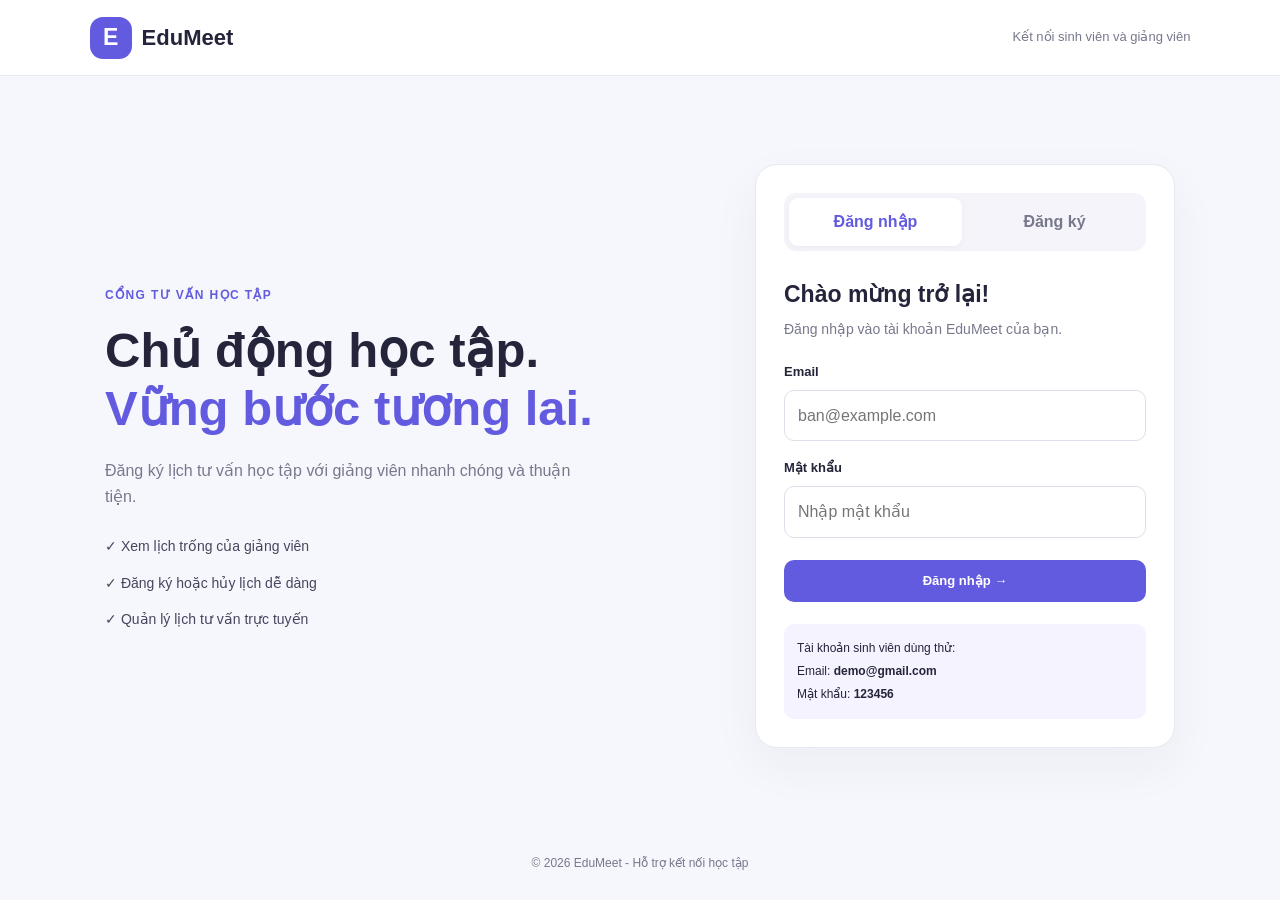
==== index.html @ a964ac9f "Demo" ====
<!DOCTYPE html>
<html lang="vi">
<head>
    <meta charset="UTF-8">
    <meta name="viewport" content="width=device-width, initial-scale=1.0">
    <title>EduMeet - Tư vấn học tập</title>
    <link rel="stylesheet" href="style.css">
</head>
<body>
<header class="topbar">
    <a class="brand" href="index.html"><span class="logo">E</span> EduMeet</a>
    <span class="topbar-note">Kết nối sinh viên và giảng viên</span>
</header>

<main class="auth-layout">
    <section class="intro-panel">
        <span class="eyebrow">CỔNG TƯ VẤN HỌC TẬP</span>
        <h1>Chủ động học tập.<br><span>Vững bước tương lai.</span></h1>
        <p>Đăng ký lịch tư vấn học tập với giảng viên nhanh chóng và thuận tiện.</p>
        <div class="intro-points">
            <div>✓ Xem lịch trống của giảng viên</div>
            <div>✓ Đăng ký hoặc hủy lịch dễ dàng</div>
            <div>✓ Quản lý lịch tư vấn trực tuyến</div>
        </div>
    </section>

    <section class="auth-card">
        <div class="auth-tabs">
            <button type="button" class="auth-tab active" data-auth="login">Đăng nhập</button>
            <button type="button" class="auth-tab" data-auth="register">Đăng ký</button>
        </div>

        <form id="login-form" class="auth-form">
            <h2>Chào mừng trở lại!</h2>
            <p class="muted">Đăng nhập vào tài khoản EduMeet của bạn.</p>

            <label for="login-email">Email</label>
            <input id="login-email" type="email" placeholder="ban@example.com" required>

            <label for="login-password">Mật khẩu</label>
            <input id="login-password" type="password" placeholder="Nhập mật khẩu" required>

            <button class="btn btn-primary full" type="submit">Đăng nhập →</button>
            <p id="login-message" class="form-message"></p>

            <div class="demo-hint">
                Tài khoản sinh viên dùng thử:<br>
                Email: <b>demo@gmail.com</b><br>
                Mật khẩu: <b>123456</b>
            </div>
        </form>

        <form id="register-form" class="auth-form hidden">
            <h2>Tạo tài khoản</h2>
            <p class="muted">Chọn vai trò để bắt đầu sử dụng EduMeet.</p>

            <label for="register-name">Họ và tên</label>
            <input id="register-name" type="text" placeholder="Nguyễn Văn A" required>

            <label for="register-role">Vai trò</label>
            <select id="register-role" required>
                <option value="">-- Chọn vai trò --</option>
                <option value="student">Sinh viên</option>
                <option value="lecturer">Giảng viên</option>
            </select>

            <label for="register-email">Email</label>
            <input id="register-email" type="email" placeholder="ban@example.com" required>

            <label for="register-password">Mật khẩu</label>
            <input id="register-password" type="password" placeholder="Ít nhất 6 ký tự" minlength="6" required>

            <button class="btn btn-primary full" type="submit">Tạo tài khoản →</button>
            <p id="register-message" class="form-message"></p>
        </form>
    </section>
</main>

<footer>© 2026 EduMeet - Hỗ trợ kết nối học tập</footer>
<script src="script.js"></script>
</body>
</html>
---- style.css ----
:root {
    --primary: #635bdf;
    --primary-dark: #4e46c9;
    --ink: #24243a;
    --muted: #77788c;
    --line: #e8e8f1;
    --bg: #f6f7fc;
    --green: #15966a;
    --orange: #e9953b;
}

* {
    box-sizing: border-box;
    margin: 0;
    padding: 0;
}

body {
    font-family: "Segoe UI", Arial, sans-serif;
    background: var(--bg);
    color: var(--ink);
    line-height: 1.6;
    min-height: 100vh;
}

a {
    text-decoration: none;
    color: inherit;
}

button, input, select {
    font: inherit;
}

button {
    cursor: pointer;
}

.topbar {
    min-height: 76px;
    background: white;
    border-bottom: 1px solid var(--line);
    padding: 16px 7%;
    display: flex;
    align-items: center;
    justify-content: space-between;
    gap: 15px;
}

.brand {
    display: inline-flex;
    align-items: center;
    gap: 10px;
    font-size: 22px;
    font-weight: 800;
}

.logo {
    width: 42px;
    height: 42px;
    border-radius: 13px;
    display: inline-flex;
    align-items: center;
    justify-content: center;
    background: var(--primary);
    color: white;
    font-size: 23px;
    font-weight: 800;
}

.logo.small {
    width: 36px;
    height: 36px;
    font-size: 19px;
}

.topbar-note {
    color: var(--muted);
    font-size: 13px;
}

.auth-layout {
    max-width: 1120px;
    min-height: calc(100vh - 140px);
    margin: auto;
    padding: 55px 25px;
    display: grid;
    grid-template-columns: 1fr 420px;
    gap: 60px;
    align-items: center;
}

.intro-panel .eyebrow,
.eyebrow {
    display: inline-block;
    color: var(--primary);
    font-size: 12px;
    font-weight: 800;
    letter-spacing: 1.4px;
    margin-bottom: 15px;
}

.intro-panel h1 {
    font-size: clamp(32px, 4vw, 49px);
    line-height: 1.2;
    margin-bottom: 20px;
}

.intro-panel h1 span {
    color: var(--primary);
}

.intro-panel > p {
    color: var(--muted);
    max-width: 490px;
    margin-bottom: 26px;
}

.intro-points {
    display: grid;
    gap: 14px;
    color: #45455e;
    font-size: 14px;
}

.auth-card {
    background: white;
    border: 1px solid var(--line);
    border-radius: 22px;
    padding: 28px;
    box-shadow: 0 18px 50px #25234b0c;
}

.auth-tabs {
    display: grid;
    grid-template-columns: 1fr 1fr;
    gap: 6px;
    padding: 5px;
    background: #f4f4fa;
    border-radius: 12px;
    margin-bottom: 25px;
}

.auth-tab {
    border: 0;
    border-radius: 9px;
    padding: 11px 5px;
    background: transparent;
    color: var(--muted);
    font-weight: 700;
}

.auth-tab.active {
    background: white;
    color: var(--primary);
    box-shadow: 0 2px 8px #0000000a;
}

.auth-form h2 {
    font-size: 23px;
    margin-bottom: 5px;
}

.muted {
    color: var(--muted);
    font-size: 14px;
}

.auth-form > .muted {
    margin-bottom: 22px;
}

.auth-form label,
.lecturer-form label {
    display: block;
    font-size: 13px;
    font-weight: 700;
    margin-bottom: 7px;
}

.auth-form input,
.auth-form select,
.lecturer-form input,
.lecturer-form select,
.filters input,
.filters select {
    width: 100%;
    padding: 12px 13px;
    border: 1px solid #dedfeb;
    border-radius: 10px;
    outline: none;
    background: white;
    color: var(--ink);
    margin-bottom: 17px;
}

input:focus, select:focus {
    border-color: var(--primary);
    box-shadow: 0 0 0 3px #635bdf17;
}

.btn {
    border: 0;
    border-radius: 10px;
    padding: 11px 17px;
    font-size: 13px;
    font-weight: 750;
    transition: 0.2s;
}

.btn-primary {
    background: var(--primary);
    color: white;
}

.btn-primary:hover {
    background: var(--primary-dark);
}

.btn-outline {
    border: 1px solid var(--line);
    background: white;
    color: var(--ink);
}

.btn-outline:hover {
    border-color: var(--primary);
    color: var(--primary);
}

.full {
    width: 100%;
    margin-top: 5px;
}

.form-message {
    font-size: 13px;
    margin-top: 10px;
    color: #c33b4a;
}

.form-message.success {
    color: var(--green);
}

.demo-hint {
    background: #f4f3ff;
    padding: 13px;
    border-radius: 10px;
    font-size: 12px;
    line-height: 1.9;
    margin-top: 22px;
    overflow-wrap: anywhere;
}

.hidden {
    display: none !important;
}

footer {
    text-align: center;
    color: var(--muted);
    font-size: 12px;
    padding: 18px;
}

/* Giao diện sau đăng nhập */

.dashboard {
    max-width: 1200px;
    margin: auto;
    padding: 25px;
}

.dashboard-nav {
    display: flex;
    align-items: center;
    justify-content: space-between;
    gap: 15px;
    background: white;
    border: 1px solid var(--line);
    border-radius: 15px;
    padding: 14px 20px;
}

.user-menu {
    display: flex;
    align-items: center;
    gap: 13px;
    font-size: 13px;
    font-weight: 650;
}

.welcome-row {
    display: flex;
    align-items: center;
    justify-content: space-between;
    gap: 20px;
    padding: 42px 5px 30px;
}

.welcome-row h1 {
    font-size: clamp(25px, 4vw, 35px);
    margin-bottom: 8px;
}

.welcome-mark {
    width: 85px;
    height: 85px;
    border-radius: 25px;
    display: grid;
    place-items: center;
    background: #e9e7ff;
    color: var(--primary);
    font-size: 42px;
}

.stats-grid {
    display: grid;
    grid-template-columns: repeat(3, 1fr);
    gap: 18px;
    margin-bottom: 30px;
}

.stat-card {
    background: white;
    border: 1px solid var(--line);
    border-radius: 15px;
    padding: 20px;
    display: flex;
    align-items: center;
    gap: 15px;
}

.stat-icon {
    width: 45px;
    height: 45px;
    border-radius: 12px;
    display: grid;
    place-items: center;
    font-size: 21px;
}

.purple {
    background: #eeecff;
    color: var(--primary);
}

.green {
    background: #e2f8ed;
    color: var(--green);
}

.orange {
    background: #fff0df;
    color: var(--orange);
}

.stat-card p {
    color: var(--muted);
    font-size: 12px;
}

.stat-card strong {
    font-size: 25px;
}

.section-block {
    margin-bottom: 28px;
}

.section-heading {
    display: flex;
    align-items: center;
    justify-content: space-between;
    gap: 15px;
    margin-bottom: 18px;
}

.section-heading h2 {
    font-size: 21px;
}

.filters {
    display: flex;
    gap: 12px;
    margin-bottom: 20px;
}

.filters input,
.filters select {
    margin-bottom: 0;
    max-width: 320px;
}

.slot-grid,
.lecturer-slot-list,
.booking-list {
    display: grid;
    grid-template-columns: repeat(2, minmax(0, 1fr));
    gap: 16px;
}

.slot-card,
.lecturer-slot-card,
.booking-card {
    background: white;
    border: 1px solid var(--line);
    border-radius: 15px;
    padding: 21px;
    min-width: 0;
    overflow-wrap: anywhere;
}

.slot-card h3,
.lecturer-slot-card h3,
.booking-card h3 {
    font-size: 17px;
    margin-bottom: 7px;
}

.slot-card p,
.lecturer-slot-card p,
.booking-card p {
    color: var(--muted);
    font-size: 13px;
    margin: 5px 0;
}

.slot-card .btn,
.lecturer-slot-card .btn,
.booking-card .btn {
    margin-top: 14px;
}

.tag {
    display: inline-block;
    padding: 5px 9px;
    border-radius: 7px;
    background: #efedff;
    color: var(--primary);
    font-size: 11px;
    font-weight: 750;
    margin-bottom: 10px;
}

.tag.booked {
    background: #fff0df;
    color: #a35e14;
}

.empty-state {
    text-align: center;
    padding: 25px;
    color: var(--muted);
    font-size: 13px;
    background: white;
    border: 1px dashed #d8d9e7;
    border-radius: 12px;
}

.notice {
    padding: 16px;
    border-radius: 12px;
    background: #efedff;
    color: #555080;
    font-size: 12px;
    margin: 25px 0;
}

.lecturer-form {
    background: white;
    border: 1px solid var(--line);
    border-radius: 15px;
    padding: 24px;
}

.form-grid {
    display: grid;
    grid-template-columns: repeat(2, minmax(0, 1fr));
    gap: 0 18px;
}

.student-booking {
    margin-top: 12px;
    background: #f3f2ff;
    border-radius: 10px;
    padding: 12px;
    font-size: 12px;
}

.toast {
    position: fixed;
    bottom: 20px;
    right: 20px;
    max-width: 90%;
    padding: 13px 18px;
    border-radius: 10px;
    background: #292742;
    color: white;
    font-size: 13px;
    display: none;
    z-index: 10;
}

@media (max-width: 800px) {
    .auth-layout {
        grid-template-columns: 1fr;
        gap: 30px;
        max-width: 550px;
    }

    .stats-grid {
        grid-template-columns: 1fr;
    }

    .slot-grid,
    .lecturer-slot-list,
    .booking-list {
        grid-template-columns: 1fr;
    }
}

@media (max-width: 520px) {
    .topbar {
        padding: 13px 16px;
    }

    .topbar-note {
        display: none;
    }

    .auth-layout {
        padding: 30px 16px;
    }

    .auth-card {
        padding: 20px;
    }

    .dashboard {
        padding: 13px;
    }

    .dashboard-nav {
        align-items: flex-start;
        flex-direction: column;
    }

    .user-menu {
        width: 100%;
        justify-content: space-between;
        flex-wrap: wrap;
    }

    .welcome-mark {
        display: none;
    }

    .filters,
    .section-heading {
        align-items: stretch;
        flex-direction: column;
    }

    .filters input,
    .filters select {
        max-width: none;
    }

    .form-grid {
        grid-template-columns: 1fr;
    }

    .lecturer-form {
        padding: 16px;
    }
}

/* GIAO DIỆN ĐỔI MẬT KHẨU */
.password-section {
    margin-top: 28px;
}

.password-form {
    max-width: 600px;
    padding: 24px;
    background: #ffffff;
    border: 1px solid var(--line);
    border-radius: 16px;
}

.password-field {
    margin-bottom: 18px;
}

.password-field label {
    display: block;
    margin-bottom: 8px;
    font-size: 13px;
    font-weight: 700;
}

.password-field input {
    width: 100%;
    padding: 13px 14px;
    border: 1px solid #e3e5f0;
    border-radius: 10px;
    background: #ffffff;
    color: var(--ink);
    outline: none;
    box-sizing: border-box;
}

.password-field input:focus {
    border-color: var(--primary);
    box-shadow: 0 0 0 3px #635bdf15;
}

#change-password-message.success {
    color: #16803c;
}

@media (max-width: 600px) {
    .password-form {
        padding: 16px;
    }
}
/* MENU AVATAR */
.user-menu {
    position: relative;
    display: flex;
    align-items: center;
}

.profile-button {
    display: flex;
    align-items: center;
    gap: 10px;
    padding: 6px 12px 6px 6px;
    border: 1px solid var(--line);
    border-radius: 30px;
    background: white;
    color: var(--ink);
    font: inherit;
    font-size: 14px;
    font-weight: 600;
    cursor: pointer;
    transition: box-shadow 0.2s, border-color 0.2s;
}

.profile-button:hover {
    border-color: var(--primary);
    box-shadow: 0 3px 12px #635bdf18;
}

.profile-avatar {
    width: 38px;
    height: 38px;
    border-radius: 50%;
    object-fit: cover;
    background: #eeeaff;
}

.dropdown-arrow {
    font-size: 12px;
    color: var(--muted);
}

.profile-dropdown {
    position: absolute;
    z-index: 1001;
    top: calc(100% + 10px);
    right: 0;
    width: 200px;
    padding: 7px;
    background: white;
    border: 1px solid var(--line);
    border-radius: 12px;
    box-shadow: 0 10px 30px #20204018;
}

.profile-dropdown.hidden {
    display: none !important;
}

.profile-dropdown button,
.profile-dropdown-item {
    display: block;
    width: 100%;
    padding: 12px;
    border: none;
    border-radius: 8px;
    background: transparent;
    color: var(--ink);
    text-align: left;
    font-size: 13px;
    cursor: pointer;
}

.profile-dropdown button:hover,
.profile-dropdown-item:hover {
    background: #f3f2ff;
    color: var(--primary);
}
/* CỬA SỔ ĐỔI MẬT KHẨU */
.modal-overlay {
    position: fixed;
    inset: 0;
    z-index: 1000;
    display: flex;
    align-items: center;
    justify-content: center;
    padding: 16px;
    background: rgba(20, 20, 40, 0.5);
}

.modal-overlay.hidden {
    display: none;
}

.password-modal {
    position: relative;
    width: 100%;
    max-width: 430px;
    max-height: 90vh;
    overflow-y: auto;
    padding: 30px;
    border-radius: 20px;
    background: white;
    box-shadow: 0 20px 60px #0002;
}

.password-modal h2 {
    margin: 12px 0 8px;
    font-size: 23px;
}

.password-modal > .muted {
    margin-bottom: 22px;
    font-size: 13px;
    line-height: 1.6;
}

.password-modal-icon {
    display: flex;
    align-items: center;
    justify-content: center;
    width: 48px;
    height: 48px;
    border-radius: 14px;
    background: #f0eeff;
    font-size: 24px;
}

.modal-close {
    position: absolute;
    top: 12px;
    right: 15px;
    width: 34px;
    height: 34px;
    border: none;
    border-radius: 50%;
    background: #f5f5f8;
    font-size: 24px;
    cursor: pointer;
}

.password-modal label {
    display: block;
    margin: 15px 0 7px;
    font-size: 13px;
    font-weight: 600;
}

.password-modal input {
    box-sizing: border-box;
    width: 100%;
    padding: 12px;
    border: 1px solid #e3e5f0;
    border-radius: 10px;
    outline: none;
}

.password-modal input:focus {
    border-color: var(--primary);
    box-shadow: 0 0 0 3px #635bdf15;
}

.password-modal .btn {
    margin-top: 20px;
}

@media (max-width: 480px) {
    .password-modal {
        padding: 22px;
    }

    .profile-button {
        gap: 6px;
        padding-right: 8px;
        font-size: 12px;
    }

    .profile-avatar {
        width: 32px;
        height: 32px;
    }
}.profile-dropdown-item {
    display: block;
    width: 100%;
    padding: 12px;
    border-radius: 8px;
    color: var(--ink);
    font-size: 13px;
    cursor: pointer;
    box-sizing: border-box;
}

.profile-dropdown-item:hover {
    background: #f3f2ff;
    color: var(--primary);
}
/* Pop-up đăng ký và hủy lịch */
.booking-popup {
    position: fixed;
    inset: 0;
    z-index: 2000;
    display: flex;
    align-items: center;
    justify-content: center;
    padding: 16px;
    background: rgba(20, 20, 40, 0.5);
    backdrop-filter: blur(4px);
}

.booking-popup.hidden {
    display: none;
}

.booking-popup-content {
    position: relative;
    box-sizing: border-box;
    width: 100%;
    max-width: 380px;
    padding: 32px 26px 26px;
    border-radius: 22px;
    background: white;
    box-shadow: 0 20px 60px rgba(0, 0, 0, 0.18);
    text-align: center;
    animation: bookingPopupIn 0.25s ease;
}

.booking-popup-close {
    position: absolute;
    top: 10px;
    right: 14px;
    border: none;
    background: transparent;
    color: #777;
    font-size: 28px;
    cursor: pointer;
}

.booking-popup-icon {
    display: flex;
    align-items: center;
    justify-content: center;
    width: 64px;
    height: 64px;
    margin: 0 auto 16px;
    border-radius: 50%;
    background: #e4f8ec;
    color: #16834a;
    font-size: 34px;
    font-weight: bold;
}

.booking-popup-content h2 {
    margin: 0 0 10px;
    font-size: 22px;
    color: #25243a;
}

.booking-popup-content p {
    margin: 0 0 24px;
    color: #77788b;
    font-size: 14px;
    line-height: 1.7;
}

.booking-popup-content .btn {
    width: 100%;
}

@keyframes bookingPopupIn {
    from {
        opacity: 0;
        transform: translateY(12px) scale(0.96);
    }
    to {
        opacity: 1;
        transform: translateY(0) scale(1);
    }
}
/* Thông tin sinh viên hiển thị theo chiều dọc */
#student-profile-page form {
    display: flex;
    flex-direction: column;
    gap: 12px;
    max-width: 600px;
    margin: 20px auto;
}

#student-profile-page form label {
    display: block;
    margin-bottom: -6px;
    font-weight: 600;
}

#student-profile-page form input,
#student-profile-page form textarea {
    display: block;
    width: 100%;
    box-sizing: border-box;
    padding: 12px;
    border: 1px solid #d6d6e5;
    border-radius: 8px;
    font-size: 15px;
}

#student-profile-page form textarea {
    resize: vertical;
}

#student-profile-page form button {
    width: 100%;
    margin-top: 8px;
}
/* Nút xóa lịch màu đỏ */
button[data-delete] {
    background-color: #dc3545;
    color: #fff;
    border: 1px solid #dc3545;
    border-radius: 8px;
    padding: 10px 18px;
    cursor: pointer;
    transition: background-color 0.2s ease;
}

/* Khi di chuột vào nút */
button[data-delete]:hover {
    background-color: #bb2d3b;
    border-color: #b02a37;
}
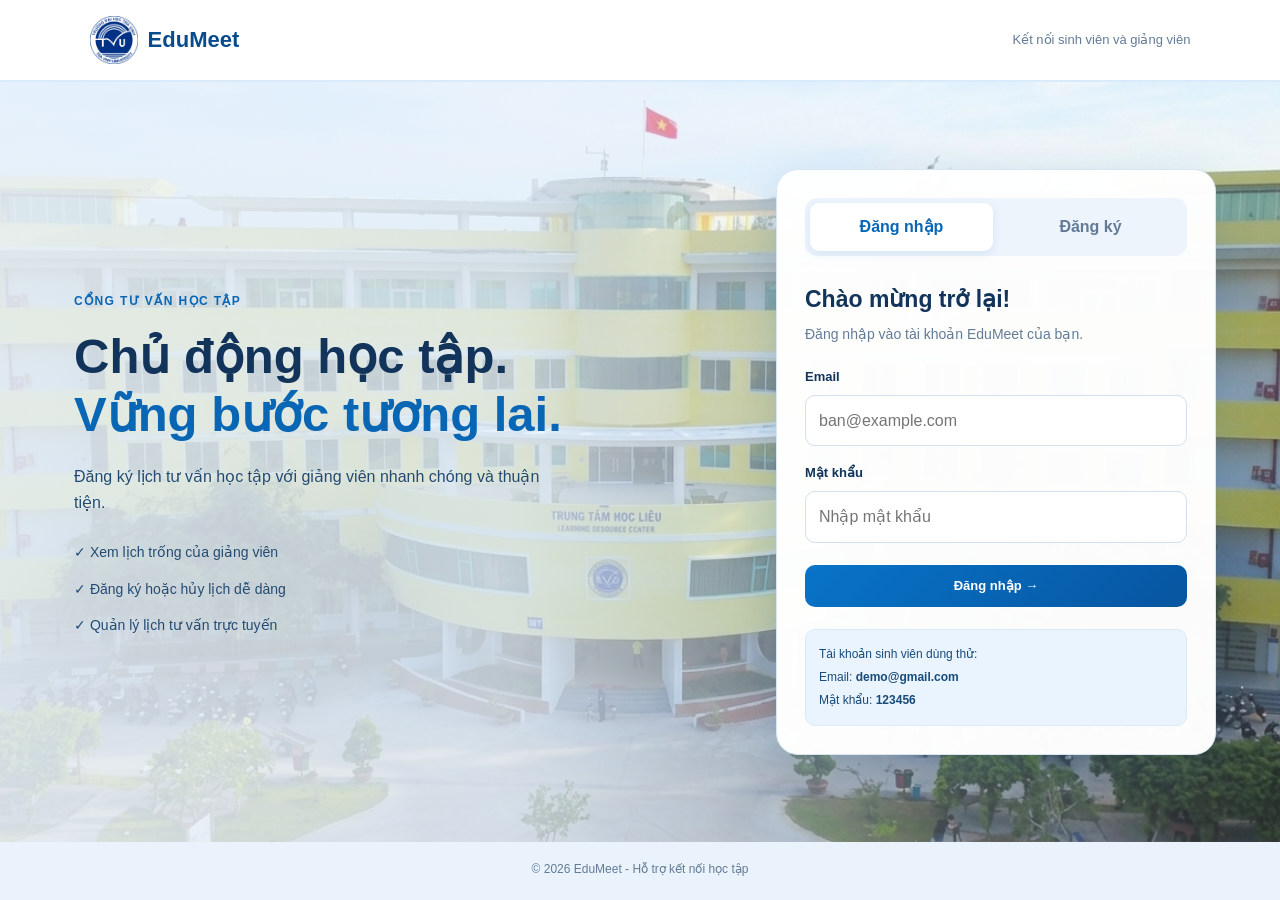
==== commit 39304ac1: "Upp" ====
--- a/index.html
+++ b/index.html
@@ -9,7 +9,10 @@
 </head>
 <body>
 <header class="topbar">
-    <a class="brand" href="index.html"><span class="logo">E</span> EduMeet</a>
+    <a class="brand" href="index.html">
+    <img src="images/Logo.png" alt="Logo TVU" class="tvu-logo">
+    EduMeet
+</a>
     <span class="topbar-note">Kết nối sinh viên và giảng viên</span>
 </header>
 
@@ -66,10 +69,10 @@
             </select>
 
             <label for="register-email">Email</label>
-            <input id="register-email" type="email" placeholder="ban@example.com" required>
+            <input id="register-email" type="email" placeholder="ban@gmail.com" required>
 
             <label for="register-password">Mật khẩu</label>
-            <input id="register-password" type="password" placeholder="Ít nhất 6 ký tự" minlength="6" required>
+            <input id="register-password" type="password" placeholder="Nhập ít nhất 6 ký tự" minlength="6" required>
 
             <button class="btn btn-primary full" type="submit">Tạo tài khoản →</button>
             <p id="register-message" class="form-message"></p>
--- a/style.css
+++ b/style.css
@@ -1,13 +1,21 @@
 
 :root {
-    --primary: #635bdf;
-    --primary-dark: #4e46c9;
-    --ink: #24243a;
-    --muted: #77788c;
-    --line: #e8e8f1;
-    --bg: #f6f7fc;
-    --green: #15966a;
-    --orange: #e9953b;
+    /* Màu chủ đạo theo phong cách TVU */
+    --primary: #0866b5;
+    --primary-dark: #064f91;
+    --ink: #12345a;
+    --muted: #637b96;
+    --line: #d8e5f2;
+    --bg: #f2f8fd;
+
+    /* Màu phụ */
+    --green: #21865b;
+    --orange: #e5a323;
+
+    /* Màu nền và điểm nhấn */
+    --blue-light: #e7f3ff;
+    --blue-soft: #f3f8fe;
+    --gold: #f4c542;
 }
 
 * {
@@ -305,17 +313,6 @@
     margin-bottom: 8px;
 }
 
-.welcome-mark {
-    width: 85px;
-    height: 85px;
-    border-radius: 25px;
-    display: grid;
-    place-items: center;
-    background: #e9e7ff;
-    color: var(--primary);
-    font-size: 42px;
-}
-
 .stats-grid {
     display: grid;
     grid-template-columns: repeat(3, 1fr);
@@ -398,7 +395,7 @@
 .lecturer-slot-list,
 .booking-list {
     display: grid;
-    grid-template-columns: repeat(2, minmax(0, 1fr));
+    grid-template-columns: repeat(4, minmax(0, 1fr));
     gap: 16px;
 }
 
@@ -515,7 +512,10 @@
         grid-template-columns: 1fr;
     }
 
-    .slot-grid,
+    .slot-grid {
+        grid-template-columns: repeat(2, minmax(0, 1fr));
+    }
+
     .lecturer-slot-list,
     .booking-list {
         grid-template-columns: 1fr;
@@ -749,11 +749,21 @@
     justify-content: center;
     width: 48px;
     height: 48px;
+    margin: 0 auto 16px;
     border-radius: 14px;
-    background: #f0eeff;
+    background: #e5f2ff;
+    color: #0866b5;
     font-size: 24px;
 }
-
+.profile-required-modal {
+    width: min(420px, 92vw);
+    padding: 28px;
+    text-align: center;
+}
+
+.profile-required-modal .password-modal-icon {
+    margin: 0 auto 16px;
+}
 .modal-close {
     position: absolute;
     top: 12px;
@@ -904,40 +914,6 @@
         transform: translateY(0) scale(1);
     }
 }
-/* Thông tin sinh viên hiển thị theo chiều dọc */
-#student-profile-page form {
-    display: flex;
-    flex-direction: column;
-    gap: 12px;
-    max-width: 600px;
-    margin: 20px auto;
-}
-
-#student-profile-page form label {
-    display: block;
-    margin-bottom: -6px;
-    font-weight: 600;
-}
-
-#student-profile-page form input,
-#student-profile-page form textarea {
-    display: block;
-    width: 100%;
-    box-sizing: border-box;
-    padding: 12px;
-    border: 1px solid #d6d6e5;
-    border-radius: 8px;
-    font-size: 15px;
-}
-
-#student-profile-page form textarea {
-    resize: vertical;
-}
-
-#student-profile-page form button {
-    width: 100%;
-    margin-top: 8px;
-}
 /* Nút xóa lịch màu đỏ */
 button[data-delete] {
     background-color: #dc3545;
@@ -953,4 +929,554 @@
 button[data-delete]:hover {
     background-color: #bb2d3b;
     border-color: #b02a37;
+}
+
+/* ==================================
+   EDUMEET - GIAO DIỆN TÔNG MÀU TVU
+   ================================== */
+
+/* Thanh đầu trang */
+.topbar {
+    background: #ffffff;
+    border-bottom: 2px solid #d9eafb;
+}
+
+.brand {
+    color: #084c8d;
+}
+
+.logo {
+    background: linear-gradient(135deg, #0875ca, #064b91);
+    border-radius: 12px;
+}
+
+/* Nền trang đăng nhập */
+body {
+    background-color: var(--bg);
+    color: var(--ink);
+}
+
+.auth-layout {
+    max-width: 1250px;
+    grid-template-columns: minmax(0, 1fr) 440px;
+    gap: 65px;
+}
+
+/* Tiêu đề bên trái */
+.eyebrow,
+.intro-panel .eyebrow {
+    color: #0866b5;
+}
+
+.intro-panel h1 {
+    color: #12345a;
+}
+
+.intro-panel h1 span {
+    color: #0878d1;
+}
+
+.intro-points {
+    color: #244b72;
+}
+
+/* Khung đăng nhập, đăng ký */
+.auth-card {
+    border: 1px solid #dce8f5;
+    border-radius: 22px;
+    box-shadow: 0 18px 45px rgba(19, 76, 130, 0.09);
+}
+
+.auth-tabs {
+    background: #edf4fc;
+}
+
+.auth-tab.active {
+    color: #0866b5;
+    background: #ffffff;
+    box-shadow: 0 3px 10px rgba(8, 102, 181, 0.10);
+}
+
+/* Ô nhập thông tin */
+.auth-form input,
+.auth-form select,
+.lecturer-form input,
+.lecturer-form select,
+.filters input,
+.filters select {
+    border-color: #d4e1ef;
+}
+
+input:focus,
+select:focus,
+textarea:focus {
+    border-color: #0878d1;
+    box-shadow: 0 0 0 3px rgba(8, 120, 209, 0.12);
+}
+
+/* Nút chính */
+.btn-primary {
+    background: linear-gradient(135deg, #0874c8, #0755a0);
+    color: #ffffff;
+}
+
+.btn-primary:hover {
+    background: #064783;
+}
+
+/* Nút phụ */
+.btn-outline {
+    border-color: #d5e3f1;
+    color: #164d7e;
+}
+
+.btn-outline:hover {
+    border-color: #0874c8;
+    color: #0874c8;
+    background: #f1f8ff;
+}
+
+/* Thông tin tài khoản dùng thử */
+.demo-hint {
+    background: #eaf4ff;
+    color: #174b7a;
+    border: 1px solid #d9eafb;
+}
+
+/* Giao diện sau đăng nhập */
+.dashboard-nav {
+    border-color: #d8e5f2;
+    box-shadow: 0 4px 16px rgba(19, 76, 130, 0.04);
+}
+
+.dashboard-nav .brand {
+    color: #084c8d;
+}
+
+.welcome-row h1 {
+    color: #12345a;
+}
+
+.section-heading h2 {
+    color: #12345a;
+}
+
+/* Các thẻ thống kê */
+.stat-card,
+.slot-card,
+.lecturer-slot-card,
+.booking-card,
+.lecturer-form {
+    border-color: #dce8f5;
+    box-shadow: 0 5px 18px rgba(19, 76, 130, 0.04);
+}
+
+.purple {
+    background: #e4f1ff;
+    color: #0866b5;
+}
+
+.green {
+    background: #e5f6ed;
+    color: #21865b;
+}
+
+.orange {
+    background: #fff5dc;
+    color: #a66b08;
+}
+
+/* Nhãn lịch tư vấn */
+.tag {
+    background: #e5f2ff;
+    color: #0866b5;
+}
+
+.tag.booked {
+    background: #fff3d6;
+    color: #936000;
+}
+
+/* Thông báo */
+.notice {
+    background: #e8f3ff;
+    color: #174b7a;
+    border: 1px solid #d5e8fa;
+}
+
+/* Menu tài khoản */
+.profile-button:hover {
+    border-color: #0874c8;
+    box-shadow: 0 3px 12px rgba(8, 102, 181, 0.12);
+}
+
+.profile-dropdown button:hover,
+.profile-dropdown-item:hover {
+    background: #edf6ff;
+    color: #0866b5;
+}
+
+/* Cửa sổ đổi mật khẩu */
+.password-modal-icon {
+    background: #e5f2ff;
+    color: #0866b5;
+}
+
+.modal-close {
+    color: #315777;
+}
+
+.modal-close:hover {
+    background: #eaf4ff;
+    color: #0755a0;
+}
+
+/* Popup thông báo */
+.booking-popup {
+    background: rgba(10, 35, 65, 0.48);
+}
+
+.booking-popup-content {
+    border: 1px solid #dce8f5;
+}
+
+.booking-popup-icon {
+    background: #e4f3ff;
+    color: #0866b5;
+}
+
+.booking-popup-content h2 {
+    color: #12345a;
+}
+
+.booking-popup-close {
+    color: #637b96;
+}
+
+.booking-popup-close:hover {
+    color: #0866b5;
+}
+
+/* Form thông tin sinh viên */
+#student-profile-page form input,
+#student-profile-page form textarea {
+    border-color: #d4e1ef;
+}
+
+/* Nút xóa lịch */
+button[data-delete] {
+    background: #c93642;
+    border-color: #c93642;
+    color: #ffffff;
+}
+
+button[data-delete]:hover {
+    background: #a92130;
+    border-color: #a92130;
+}
+
+/* Chân trang */
+footer {
+    color: #637b96;
+}
+
+/* Hiển thị trên điện thoại */
+@media (max-width: 800px) {
+    .auth-layout {
+        grid-template-columns: 1fr;
+        gap: 30px;
+    }
+}
+
+/* ===== NỀN ĐĂNG NHẬP EDUMEET - TÔNG XANH TVU ===== */
+
+body {
+    background: #eaf3fc;
+}
+
+/* Ảnh nền phủ toàn bộ khu vực đăng nhập */
+.auth-layout {
+    width: 100%;
+    max-width: none;
+    min-height: calc(100vh - 140px);
+    margin: 0;
+    padding: 50px max(5%, 30px);
+
+    display: grid;
+    grid-template-columns: minmax(0, 1fr) 440px;
+    gap: 50px;
+    align-items: center;
+
+    background-image:
+        linear-gradient(
+            90deg,
+            rgba(234, 243, 252, 0.88) 0%,
+            rgba(234, 243, 252, 0.78) 40%,
+            rgba(234, 243, 252, 0.25) 72%,
+            rgba(234, 243, 252, 0.12) 100%
+        ),
+        url("images/anh1.png");
+    background-size: cover;
+    background-position: center;
+    background-repeat: no-repeat;
+}
+
+/* Phần giới thiệu bên trái */
+.intro-panel {
+    position: relative;
+    z-index: 1;
+    padding: 25px 10px;
+    color: #12345a;
+}
+
+.intro-panel .eyebrow {
+    color: #0866b5;
+}
+
+.intro-panel h1 {
+    color: #12345a;
+    text-shadow: none;
+}
+
+.intro-panel h1 span {
+    color: #0866b5;
+}
+
+.intro-panel > p,
+.intro-panel .intro-points {
+    color: #244b72;
+    text-shadow: none;
+}
+
+/* Khung đăng nhập / đăng ký */
+.auth-card {
+    position: relative;
+    z-index: 2;
+    width: 100%;
+    max-width: 440px;
+    justify-self: end;
+    transform: none;
+    background: rgba(255, 255, 255, 0.98);
+    border: 1px solid #d8e5f2;
+    border-radius: 22px;
+    box-shadow: 0 15px 45px rgba(8, 65, 120, 0.15);
+}
+
+/* Hiển thị trên máy tính bảng và điện thoại */
+@media (max-width: 800px) {
+    .auth-layout {
+        grid-template-columns: 1fr;
+        gap: 25px;
+        padding: 30px 20px;
+        background-position: center;
+    }
+
+    .auth-card {
+        justify-self: center;
+    }
+}
+.tvu-logo {
+    width: 48px;
+    height: 48px;
+    object-fit: contain;
+    flex-shrink: 0;
+}
+/* ===== THÔNG TIN SINH VIÊN ===== */
+
+#student-profile-page .student-info-layout {
+    display: flex;
+    align-items: flex-start;
+    gap: 24px;
+}
+
+#student-profile-page .student-profile-avatar {
+    flex: 0 0 150px;
+}
+
+#student-profile-page .student-profile-avatar img {
+    display: block;
+    width: 150px;
+    height: 200px;
+    object-fit: cover;
+    border: 2px solid var(--primary);
+    border-radius: 10px;
+}
+
+#student-profile-page #student-profile-form {
+    flex: 1;
+    min-width: 0;
+    max-width: none;
+    margin: 0;
+    display: grid;
+    grid-template-columns: repeat(2, minmax(0, 1fr));
+    gap: 16px;
+}
+
+/* Mỗi trường là một nhóm riêng */
+#student-profile-page #student-profile-form .student-field {
+    display: flex;
+    flex-direction: column;
+    gap: 6px;
+    min-width: 0;
+}
+
+#student-profile-page #student-profile-form .student-field label {
+    margin: 0;
+}
+
+#student-profile-page #student-profile-form .student-field input,
+#student-profile-page #student-profile-form .student-field select,
+#student-profile-page #student-profile-form .student-field textarea {
+    width: 100%;
+    min-width: 0;
+    margin: 0;
+    padding: 10px;
+}
+
+/* Địa chỉ và các phần cuối form */
+#student-profile-page .student-field-full,
+#student-profile-page #student-profile-message,
+#student-profile-page .student-form-actions {
+    grid-column: 1 / -1;
+}
+
+#student-profile-page #student-profile-message {
+    margin: 0;
+}
+
+#student-profile-page .student-form-actions {
+    display: flex;
+    gap: 12px;
+    flex-wrap: wrap;
+}
+
+#student-profile-page .student-form-actions button {
+    width: auto;
+    margin: 0;
+}
+
+/* Điện thoại */
+@media (max-width: 650px) {
+    #student-profile-page .student-info-layout {
+        flex-direction: column;
+    }
+
+    #student-profile-page #student-profile-form {
+        width: 100%;
+        grid-template-columns: 1fr;
+    }
+
+    #student-profile-page .student-field-full,
+    #student-profile-page #student-profile-message,
+    #student-profile-page .student-form-actions {
+        grid-column: 1;
+    }
+}
+.profile-account-info {
+    display: flex;
+    flex-direction: column;
+    gap: 5px;
+    padding: 12px 16px;
+    overflow-wrap: anywhere;
+}
+
+.profile-account-info strong {
+    font-size: 15px;
+    color: var(--text);
+}
+
+.profile-account-info span {
+    font-size: 13px;
+    color: var(--muted);
+}
+
+.profile-dropdown hr {
+    border: none;
+    border-top: 1px solid var(--border);
+    margin: 4px 0;
+}
+/* Thông tin tài khoản trong menu avatar */
+.profile-account-info {
+    display: flex;
+    flex-direction: column;
+    gap: 6px;
+    padding: 12px 16px;
+    overflow-wrap: anywhere;
+    color: #1e293b;
+}
+
+.profile-account-info strong {
+    font-size: 15px;
+    font-weight: 700;
+    color: #111827;
+    line-height: 1.6;
+}
+
+.profile-account-info span {
+    font-size: 15px;
+    font-weight: 600;
+    color: #374151;
+    line-height: 1.6;
+}
+
+.profile-dropdown hr {
+    border: none;
+    border-top: 1px solid #d1d5db;
+    margin: 4px 0;
+}
+.profile-required-modal {
+    width: min(420px, 92vw);
+    padding: 28px;
+    text-align: center;
+}
+
+.profile-required-modal h2 {
+    margin-bottom: 12px;
+}
+
+.profile-required-modal p {
+    line-height: 1.6;
+}
+
+.profile-required-actions {
+    display: flex;
+    justify-content: center;
+    flex-wrap: wrap;
+    gap: 10px;
+    margin-top: 22px;
+}
+/* POPUP NHẬP NỘI DUNG TƯ VẤN */
+.consultation-modal {
+    max-width: 450px;
+    text-align: center;
+}
+
+.consultation-modal .password-modal-icon {
+    margin: 0 auto 16px;
+}
+
+#consultation-content {
+    display: block;
+    width: 100%;
+    box-sizing: border-box;
+    padding: 12px;
+    border: 1px solid var(--line);
+    border-radius: 10px;
+    font: inherit;
+    resize: vertical;
+}
+
+.consultation-actions {
+    display: flex;
+    justify-content: center;
+    flex-wrap: wrap;
+    gap: 10px;
+}
+
+.consultation-actions .btn {
+    margin-top: 16px;
+}
+#account-login-name,
+#account-login-email {
+    font-weight: 700;
 }
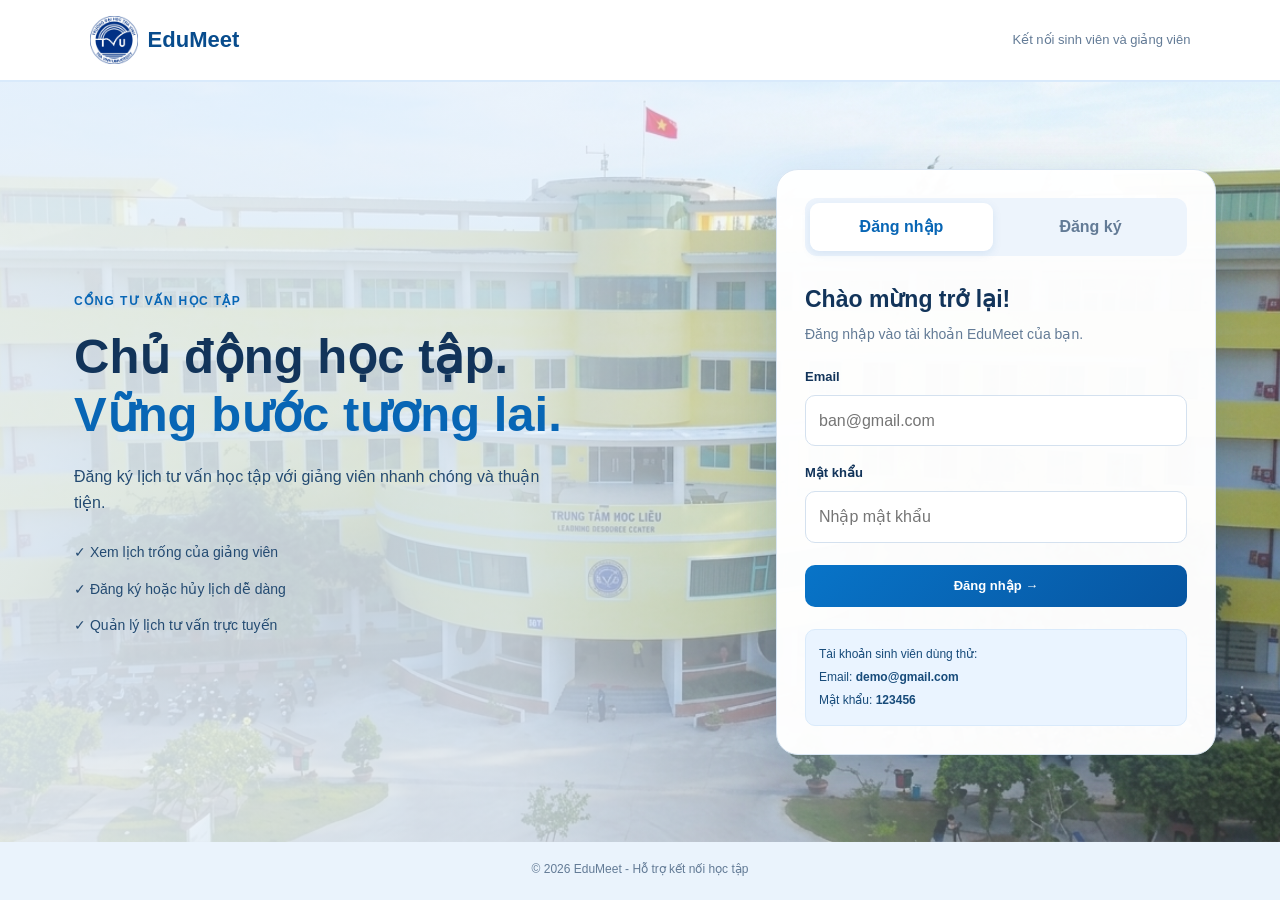
==== commit 7335a73a: "Up" ====
--- a/index.html
+++ b/index.html
@@ -39,7 +39,7 @@
             <p class="muted">Đăng nhập vào tài khoản EduMeet của bạn.</p>
 
             <label for="login-email">Email</label>
-            <input id="login-email" type="email" placeholder="ban@example.com" required>
+            <input id="login-email" type="email" placeholder="ban@gmail.com" required>
 
             <label for="login-password">Mật khẩu</label>
             <input id="login-password" type="password" placeholder="Nhập mật khẩu" required>
